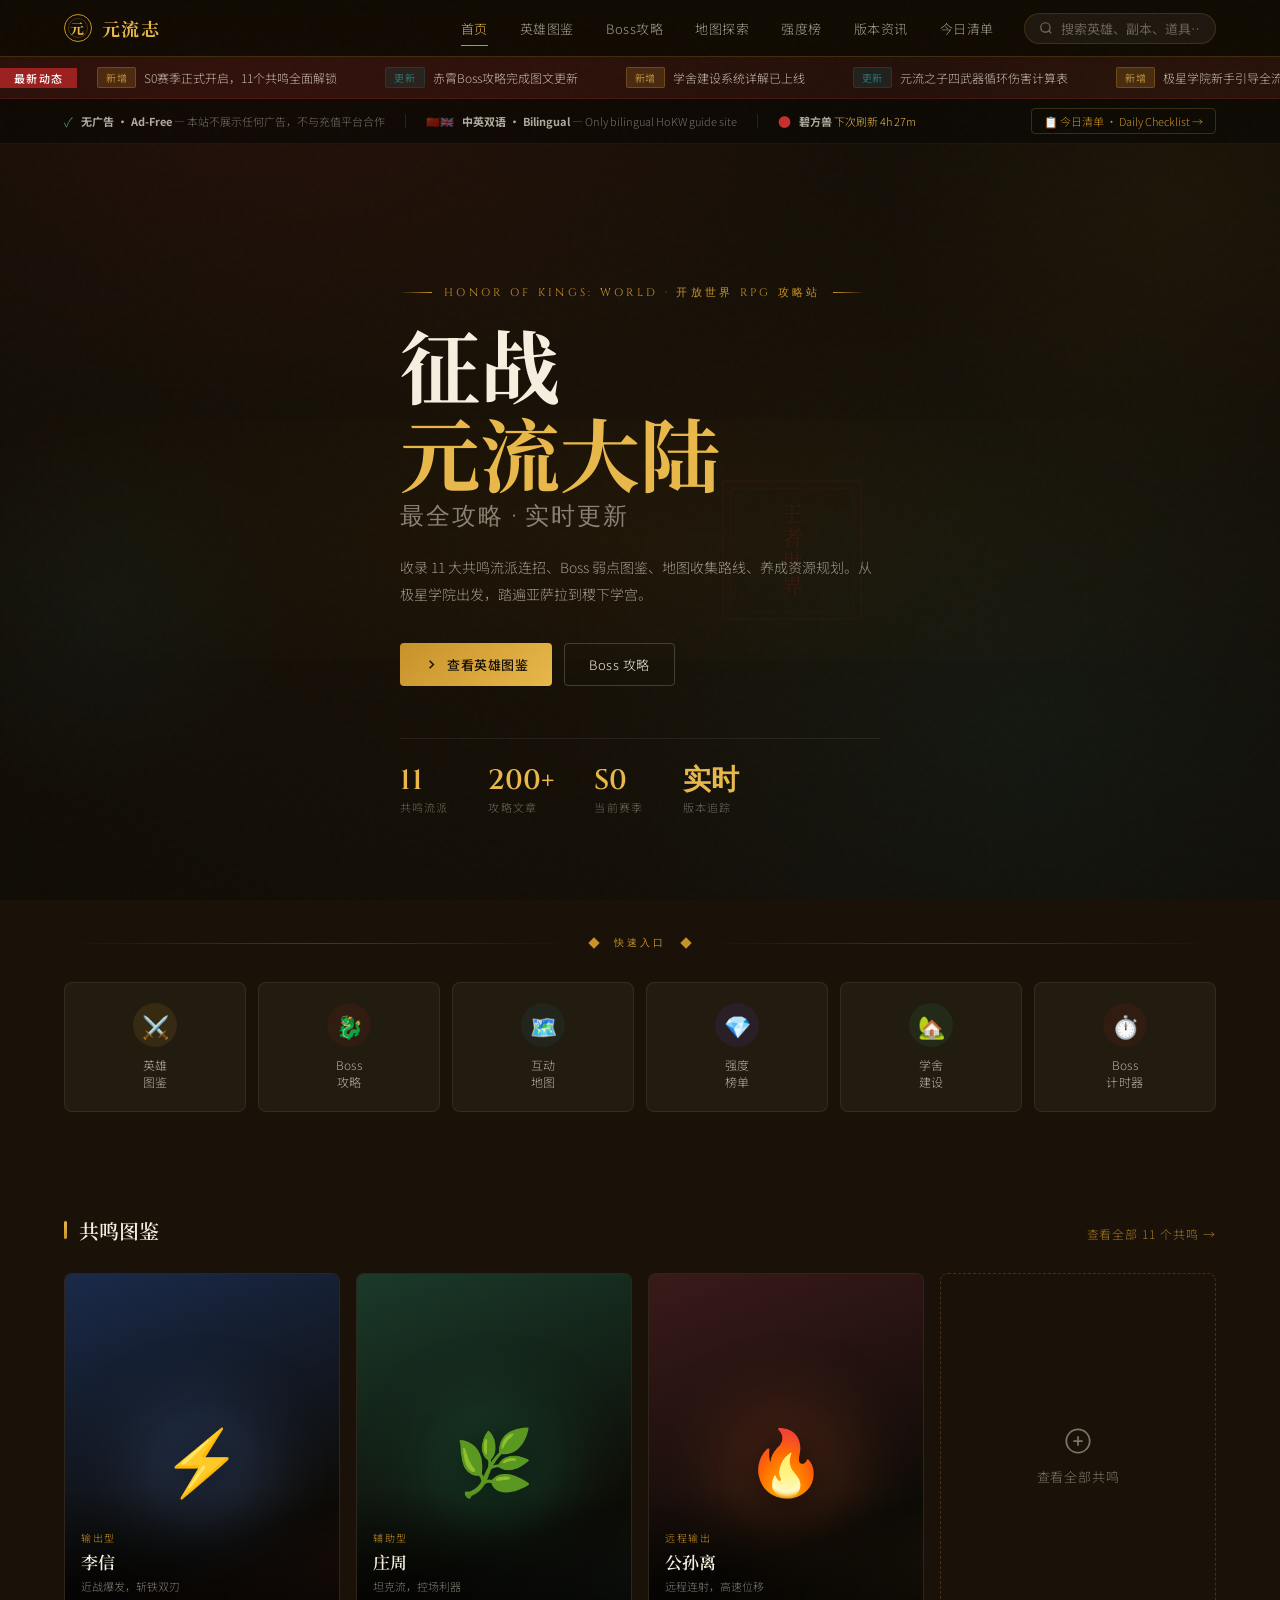
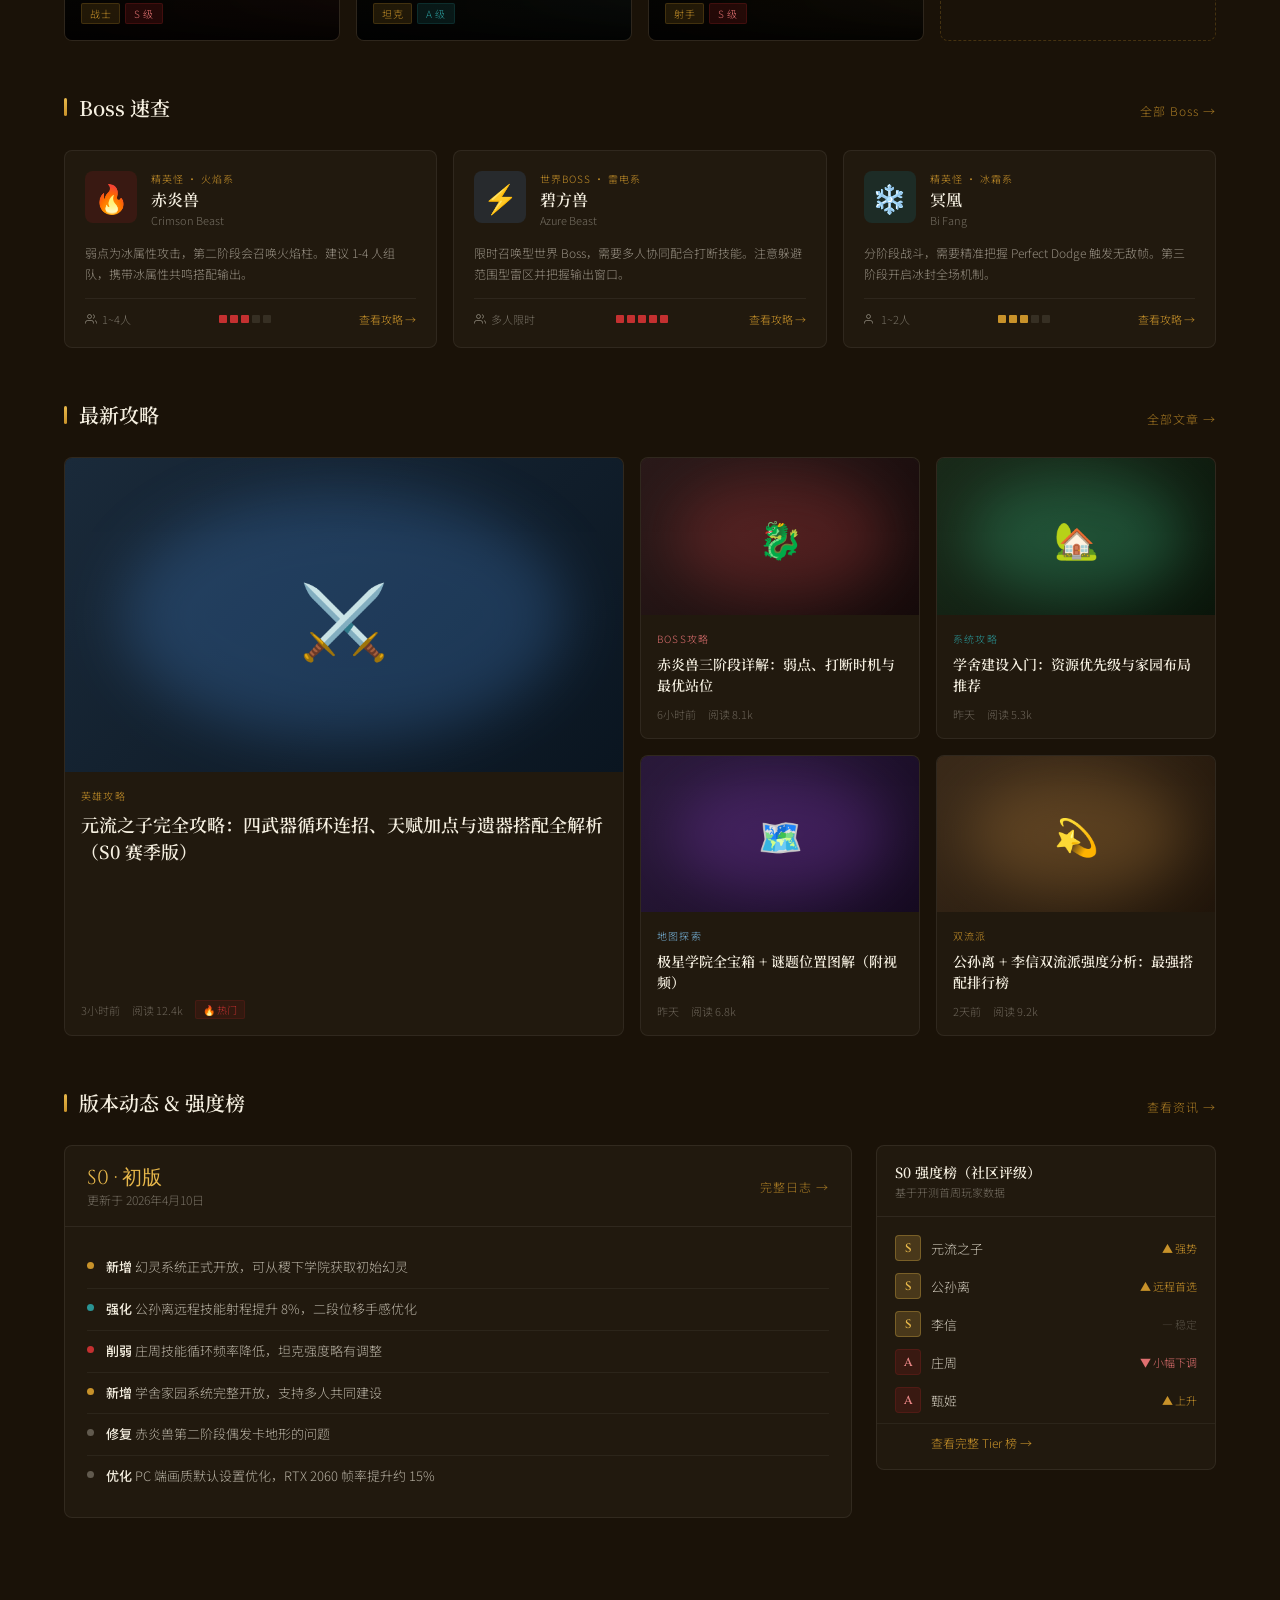
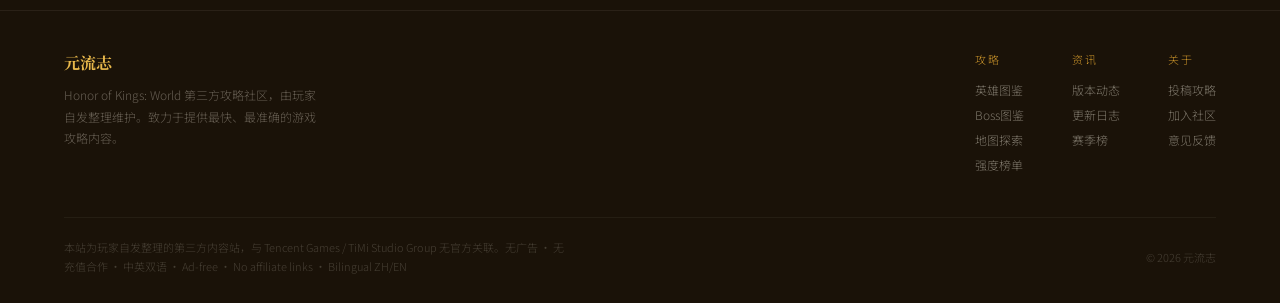
==== index.html @ f5ca410a "Add files via upload" ====
<!DOCTYPE html>
<html lang="zh-CN">
<head>
<meta charset="UTF-8">
<meta name="viewport" content="width=device-width, initial-scale=1.0">
<title>元流志 · HoK World Guide · 中英双语攻略站 · No Ads</title>
<meta name="description" content="Honor of Kings: World fan guide — boss mechanics, tier lists, interactive map, daily checklist & boss timers. Bilingual (中文/EN). Ad-free, no shop links.">
<meta name="keywords" content="Honor of Kings World guide, HoK World boss, tier list S0, Crimson Beast guide, Azure Beast timer, 元流志, 王者世界攻略">
<link rel="stylesheet" href="shared.css">
<style>
/* ── HERO ── */
.hero {
  min-height: 88vh; display: flex; flex-direction: column; justify-content: center;
  position: relative; overflow: hidden; padding: 80px 24px 60px;
}
.hero::before {
  content: ''; position: absolute; left: 0; right: 0; top: 50%; height: 240px;
  transform: translateY(-50%);
  background: radial-gradient(ellipse 70% 100% at 50% 50%, rgba(200,146,42,0.04) 0%, transparent 100%);
  pointer-events: none;
}
.hero-seal {
  position: absolute; right: 8%; top: 50%; transform: translateY(-50%);
  width: 140px; height: 140px; border: 2px solid rgba(155,33,32,0.3); border-radius: 4px;
  display: flex; align-items: center; justify-content: center; opacity: 0.22;
}
.hero-seal::before {
  content: ''; position: absolute; inset: 6px;
  border: 1px solid rgba(155,33,32,0.35); border-radius: 2px;
}
.hero-seal span {
  font-family: 'Noto Serif SC', serif; font-size: 22px; color: var(--red);
  line-height: 1.2; letter-spacing: 0.1em; writing-mode: vertical-rl;
}
.hero-eyebrow {
  font-family: 'Cinzel', serif; font-size: 11px; letter-spacing: 0.3em;
  color: var(--gold); text-transform: uppercase; margin-bottom: 20px;
  display: flex; align-items: center; gap: 12px;
  opacity: 0; animation: fadeUp 0.8s 0.1s forwards;
}
.hero-eyebrow::before { content: ''; height: 1px; width: 32px; background: linear-gradient(90deg, transparent, var(--gold)); }
.hero-eyebrow::after  { content: ''; height: 1px; width: 32px; background: linear-gradient(90deg, var(--gold), transparent); }
.hero-title {
  font-family: 'Noto Serif SC', serif;
  font-size: clamp(42px, 7vw, 80px); font-weight: 700; line-height: 1.1;
  opacity: 0; animation: fadeUp 0.9s 0.2s forwards;
}
.hero-title em { font-style: normal; color: var(--gold-light); display: block; }
.hero-title small {
  display: block; font-size: clamp(16px, 2.5vw, 24px); font-weight: 400;
  color: rgba(245,239,224,0.5); letter-spacing: 0.08em; margin-top: 8px;
  font-family: 'Cinzel', serif;
}
.hero-desc { margin-top: 24px; max-width: 480px; font-size: 14px; line-height: 1.9; color: rgba(245,239,224,0.6); opacity: 0; animation: fadeUp 0.9s 0.35s forwards; }
.hero-ctas { margin-top: 36px; display: flex; gap: 12px; flex-wrap: wrap; opacity: 0; animation: fadeUp 0.9s 0.45s forwards; }
.hero-stats { margin-top: 52px; display: flex; gap: 40px; padding-top: 28px; border-top: 1px solid rgba(245,239,224,0.08); opacity: 0; animation: fadeUp 0.9s 0.55s forwards; }
.stat-item { display: flex; flex-direction: column; gap: 4px; }
.stat-num { font-family: 'Cinzel', serif; font-size: 28px; color: var(--gold-light); font-weight: 600; line-height: 1; }
.stat-label { font-size: 11px; color: rgba(245,239,224,0.4); letter-spacing: 0.1em; }
@keyframes fadeUp { from { opacity:0; transform:translateY(18px); } to { opacity:1; transform:translateY(0); } }

/* ── QUICK NAV ── */
.quick-grid { display: grid; grid-template-columns: repeat(6, 1fr); gap: 12px; }
.quick-card {
  display: flex; flex-direction: column; align-items: center; gap: 10px;
  padding: 20px 12px; background: rgba(245,239,224,0.04);
  border: 1px solid rgba(245,239,224,0.08); border-radius: 8px;
  text-decoration: none; transition: all 0.25s; position: relative; overflow: hidden;
}
.quick-card::before {
  content: ''; position: absolute; inset: 0;
  background: linear-gradient(135deg, rgba(200,146,42,0.06) 0%, transparent 60%);
  opacity: 0; transition: opacity 0.25s;
}
.quick-card:hover { border-color: rgba(200,146,42,0.35); transform: translateY(-3px); box-shadow: 0 12px 30px rgba(0,0,0,0.3); }
.quick-card:hover::before { opacity: 1; }
.quick-icon { width: 44px; height: 44px; border-radius: 50%; display: flex; align-items: center; justify-content: center; font-size: 22px; position: relative; z-index: 1; }
.quick-card-label { font-size: 12px; color: rgba(245,239,224,0.7); text-align: center; letter-spacing: 0.04em; position: relative; z-index: 1; line-height: 1.4; }

/* ── RESONANCE CARDS ── */
.resonance-grid { display: grid; grid-template-columns: repeat(4, 1fr); gap: 16px; }
.res-card {
  position: relative; border-radius: 8px; overflow: hidden; cursor: pointer;
  aspect-ratio: 3/4; border: 1px solid rgba(245,239,224,0.06);
  transition: transform 0.3s, box-shadow 0.3s;
  background: rgba(245,239,224,0.03); text-decoration: none; display: block;
}
.res-card:hover { transform: translateY(-6px) scale(1.02); box-shadow: 0 20px 50px rgba(0,0,0,0.5); }
.res-card:hover .res-overlay { opacity: 1; }
.res-card:hover .res-name { color: var(--gold-light); }
.res-art { position: absolute; inset: 0; display: flex; align-items: center; justify-content: center; font-size: 64px; }
.res-art-bg { position: absolute; inset: 0; }
.res-c1 .res-art-bg { background: linear-gradient(160deg, #1a2a4a 0%, #0d0b06 70%, rgba(155,33,32,0.2) 100%); }
.res-c2 .res-art-bg { background: linear-gradient(160deg, #1a3a2a 0%, #0d0b06 70%, rgba(26,107,107,0.2) 100%); }
.res-c3 .res-art-bg { background: linear-gradient(160deg, #3a1a1a 0%, #0d0b06 70%, rgba(200,146,42,0.15) 100%); }
.res-c4 .res-art-bg { background: linear-gradient(160deg, #2a1a3a 0%, #0d0b06 70%, rgba(100,50,150,0.2) 100%); }
.res-glow { position: absolute; width: 120px; height: 120px; border-radius: 50%; bottom: 30%; left: 50%; transform: translateX(-50%); filter: blur(40px); opacity: 0.5; }
.res-c1 .res-glow { background: rgba(100,140,220,0.6); }
.res-c2 .res-glow { background: rgba(50,180,120,0.6); }
.res-c3 .res-glow { background: rgba(220,100,50,0.6); }
.res-c4 .res-glow { background: rgba(150,80,220,0.6); }
.res-emoji { position: relative; z-index: 1; filter: drop-shadow(0 4px 20px rgba(0,0,0,0.8)); }
.res-bottom { position: absolute; bottom: 0; left: 0; right: 0; padding: 40px 16px 16px; z-index: 2; background: linear-gradient(to top, rgba(0,0,0,0.92) 0%, transparent 100%); }
.res-type { font-size: 10px; letter-spacing: 0.15em; color: var(--gold); text-transform: uppercase; margin-bottom: 4px; }
.res-name { font-family: 'Noto Serif SC', serif; font-size: 17px; font-weight: 600; color: var(--paper); transition: color 0.2s; }
.res-desc { font-size: 11px; color: rgba(245,239,224,0.5); margin-top: 4px; line-height: 1.5; }
.res-tags { display: flex; gap: 5px; margin-top: 8px; flex-wrap: wrap; }
.res-tag { font-size: 10px; padding: 2px 8px; border-radius: 2px; letter-spacing: 0.06em; }
.res-tag-role { background: rgba(200,146,42,0.15); color: var(--gold); border: 1px solid rgba(200,146,42,0.2); }
.res-tag-tier { background: rgba(155,33,32,0.2); color: #e07070; border: 1px solid rgba(155,33,32,0.25); }
.res-tag-ok   { background: rgba(26,107,107,0.2); color: var(--teal-light); border: 1px solid rgba(26,107,107,0.25); }
.res-overlay { position: absolute; inset: 0; border-radius: 8px; border: 1.5px solid rgba(200,146,42,0.35); background: rgba(200,146,42,0.03); opacity: 0; transition: opacity 0.3s; z-index: 3; pointer-events: none; }
.res-card-more {
  display: flex; flex-direction: column; align-items: center; justify-content: center;
  gap: 12px; border-radius: 8px; border: 1px dashed rgba(200,146,42,0.25);
  aspect-ratio: 3/4; cursor: pointer; transition: all 0.25s;
  text-decoration: none; color: rgba(245,239,224,0.45);
}
.res-card-more:hover { border-color: rgba(200,146,42,0.5); color: var(--gold-light); background: rgba(200,146,42,0.04); }
.res-card-more span { font-size: 13px; letter-spacing: 0.06em; }

/* ── BOSS CARDS ── */
.boss-grid { display: grid; grid-template-columns: repeat(3, 1fr); gap: 16px; }
.boss-card {
  background: rgba(245,239,224,0.03); border: 1px solid rgba(245,239,224,0.07);
  border-radius: 8px; padding: 20px; transition: all 0.25s;
  text-decoration: none; display: block; position: relative; overflow: hidden; color: inherit;
}
.boss-card::after { content: ''; position: absolute; top: 0; left: 0; right: 0; height: 2px; opacity: 0; transition: opacity 0.25s; }
.boss-fire::after   { background: linear-gradient(90deg, var(--red), #ff6b35); }
.boss-thunder::after { background: linear-gradient(90deg, #4a90d9, #8b5cf6); }
.boss-ice::after    { background: linear-gradient(90deg, #06b6d4, #22d3ee); }
.boss-card:hover { border-color: rgba(245,239,224,0.15); transform: translateY(-2px); box-shadow: 0 12px 30px rgba(0,0,0,0.35); }
.boss-card:hover::after { opacity: 1; }
.boss-head { display: flex; align-items: flex-start; gap: 14px; margin-bottom: 14px; }
.boss-icon { width: 52px; height: 52px; border-radius: 8px; display: flex; align-items: center; justify-content: center; font-size: 28px; flex-shrink: 0; }
.boss-fire .boss-icon   { background: rgba(155,33,32,0.2); }
.boss-thunder .boss-icon { background: rgba(74,144,217,0.15); }
.boss-ice .boss-icon    { background: rgba(6,182,212,0.12); }
.boss-rarity { font-size: 10px; letter-spacing: 0.1em; color: var(--gold); text-transform: uppercase; margin-bottom: 4px; }
.boss-name { font-family: 'Noto Serif SC', serif; font-size: 16px; font-weight: 600; color: var(--paper); line-height: 1.3; }
.boss-sub { font-size: 11px; color: rgba(245,239,224,0.4); margin-top: 2px; }
.boss-body { font-size: 12px; color: rgba(245,239,224,0.55); line-height: 1.75; margin-bottom: 14px; }
.boss-footer { display: flex; align-items: center; justify-content: space-between; padding-top: 12px; border-top: 1px solid rgba(245,239,224,0.06); }
.boss-players { font-size: 11px; color: rgba(245,239,224,0.4); display: flex; align-items: center; gap: 5px; }
.boss-link { font-size: 11px; color: var(--gold); }

/* ── GUIDE GRID ── */
.guide-grid { display: grid; grid-template-columns: 2fr 1fr 1fr; grid-template-rows: auto auto; gap: 16px; }
.guide-card { background: rgba(245,239,224,0.03); border: 1px solid rgba(245,239,224,0.07); border-radius: 8px; overflow: hidden; transition: all 0.25s; text-decoration: none; display: flex; flex-direction: column; color: inherit; }
.guide-card:hover { border-color: rgba(200,146,42,0.3); transform: translateY(-2px); box-shadow: 0 10px 28px rgba(0,0,0,0.3); }
.guide-card.featured { grid-row: 1 / 3; }
.guide-thumb { width: 100%; aspect-ratio: 16/9; display: flex; align-items: center; justify-content: center; font-size: 48px; position: relative; overflow: hidden; }
.guide-card.featured .guide-thumb { font-size: 72px; }
.thumb-bg { position: absolute; inset: 0; }
.t1 .thumb-bg { background: linear-gradient(135deg, #1a2a3a, #0a1520); }
.t2 .thumb-bg { background: linear-gradient(135deg, #2a1a1a, #150a0a); }
.t3 .thumb-bg { background: linear-gradient(135deg, #1a2a1a, #0a150a); }
.t4 .thumb-bg { background: linear-gradient(135deg, #2a1a3a, #150a20); }
.t5 .thumb-bg { background: linear-gradient(135deg, #3a2a1a, #20150a); }
.thumb-glow { position: absolute; width: 80%; height: 80%; border-radius: 50%; filter: blur(30px); opacity: 0.25; }
.t1 .thumb-glow { background: #4a90e2; } .t2 .thumb-glow { background: #e24a4a; }
.t3 .thumb-glow { background: #4ae2a0; } .t4 .thumb-glow { background: #a04ae2; }
.t5 .thumb-glow { background: #e2a04a; }
.thumb-emoji { position: relative; z-index: 1; }
.guide-body { padding: 16px; flex: 1; display: flex; flex-direction: column; }
.guide-cat { font-size: 10px; letter-spacing: 0.12em; text-transform: uppercase; margin-bottom: 8px; }
.cat-hero { color: var(--gold); } .cat-boss { color: #e07070; }
.cat-system { color: var(--teal-light); } .cat-map { color: #7ab8e0; }
.guide-title { font-family: 'Noto Serif SC', serif; font-size: 14px; font-weight: 600; color: var(--paper); line-height: 1.5; flex: 1; }
.guide-card.featured .guide-title { font-size: 18px; }
.guide-meta { margin-top: 10px; display: flex; align-items: center; gap: 12px; font-size: 11px; color: rgba(245,239,224,0.35); }
.guide-tag-hot { color: var(--red-bright); font-size: 10px; padding: 1px 7px; background: rgba(155,33,32,0.15); border: 1px solid rgba(155,33,32,0.2); border-radius: 2px; }

/* ── UPDATES ── */
.updates-layout { display: grid; grid-template-columns: 1fr 340px; gap: 24px; align-items: start; }
.version-panel, .tier-panel { background: rgba(245,239,224,0.03); border: 1px solid rgba(245,239,224,0.08); border-radius: 8px; overflow: hidden; }
.version-header { padding: 18px 22px; border-bottom: 1px solid rgba(245,239,224,0.07); display: flex; align-items: center; justify-content: space-between; }
.version-num { font-family: 'Cinzel', serif; font-size: 20px; color: var(--gold-light); }
.version-date { font-size: 12px; color: rgba(245,239,224,0.4); }
.version-body { padding: 20px 22px; }
.update-item { display: flex; align-items: flex-start; gap: 12px; padding: 10px 0; border-bottom: 1px solid rgba(245,239,224,0.05); }
.update-item:last-child { border-bottom: none; }
.update-dot { width: 7px; height: 7px; border-radius: 50%; flex-shrink: 0; margin-top: 5px; }
.dot-new { background: var(--gold); } .dot-buff { background: var(--teal-light); }
.dot-nerf { background: var(--red-bright); } .dot-fix { background: rgba(245,239,224,0.3); }
.update-text { font-size: 13px; color: rgba(245,239,224,0.7); line-height: 1.6; }
.update-text strong { color: var(--paper); font-weight: 500; }
.tier-header { padding: 16px 18px; border-bottom: 1px solid rgba(245,239,224,0.07); }
.tier-header-title { font-family: 'Noto Serif SC', serif; font-size: 14px; font-weight: 600; color: var(--paper); margin-bottom: 2px; }
.tier-header-sub { font-size: 11px; color: rgba(245,239,224,0.4); }
.tier-body { padding: 12px 0; }
.tier-row { display: flex; align-items: center; gap: 10px; padding: 6px 18px; transition: background 0.15s; }
.tier-row:hover { background: rgba(245,239,224,0.03); }
.tier-badge { width: 26px; height: 26px; border-radius: 4px; display: flex; align-items: center; justify-content: center; font-family: 'Cinzel', serif; font-size: 12px; font-weight: 600; flex-shrink: 0; }
.tier-s { background: rgba(232,184,75,0.2); color: var(--gold-light); border: 1px solid rgba(232,184,75,0.3); }
.tier-a { background: rgba(155,33,32,0.2); color: #e08080; border: 1px solid rgba(155,33,32,0.25); }
.tier-b { background: rgba(26,107,107,0.2); color: var(--teal-light); border: 1px solid rgba(26,107,107,0.25); }
.tier-name { font-size: 13px; color: rgba(245,239,224,0.8); flex: 1; }
.tier-up { color: var(--gold); font-size:11px; } .tier-down { color: #e07070; font-size:11px; } .tier-same { color: rgba(245,239,224,0.25); font-size:11px; }

@media (max-width: 1024px) { .updates-layout { grid-template-columns: 1fr; } }
@media (max-width: 900px) {
  .quick-grid { grid-template-columns: repeat(3,1fr); }
  .resonance-grid { grid-template-columns: repeat(2,1fr); }
  .boss-grid { grid-template-columns: 1fr 1fr; }
  .guide-grid { grid-template-columns: 1fr 1fr; }
  .guide-card.featured { grid-row: auto; grid-column: 1/-1; }
  .hero-seal { display: none; }
}
@media (max-width: 600px) {
  .boss-grid, .guide-grid { grid-template-columns: 1fr; }
  .guide-card.featured { grid-column: 1; }
  .hero-stats { gap: 20px; flex-wrap: wrap; }
  .stat-num { font-size: 22px; }
  .hero { min-height: auto; padding: 60px 24px 40px; }
}
</style>
</head>
<body>
<div class="bg-canvas"></div>

<nav>
  <div class="nav-inner">
    <a href="index.html" class="nav-logo"><div class="logo-mark">元</div>元流志</a>
    <div class="nav-links">
      <a href="index.html" class="active">首页</a>
      <a href="heroes.html">英雄图鉴</a>
      <a href="bosses.html">Boss攻略</a>
      <a href="map.html">地图探索</a>
      <a href="tier.html">强度榜</a>
      <a href="news.html">版本资讯</a>
      <a href="daily.html">今日清单</a>
    </div>
    <div class="nav-search">
      <svg width="14" height="14" viewBox="0 0 24 24" fill="none" stroke="currentColor" stroke-width="2"><circle cx="11" cy="11" r="8"/><path d="m21 21-4.35-4.35"/></svg>
      <input type="text" placeholder="搜索英雄、副本、道具…">
    </div>
    <button class="nav-hamburger" id="hamburger" aria-label="菜单"><span></span><span></span><span></span></button>
  </div>
</nav>
<div class="nav-drawer" id="navDrawer">
  <a href="index.html" class="active">首页</a>
  <a href="heroes.html">英雄图鉴</a>
  <a href="bosses.html">Boss攻略</a>
  <a href="map.html">地图探索</a>
  <a href="tier.html">强度榜</a>
  <a href="news.html">版本资讯</a>
  <a href="daily.html">今日清单</a>
</div>

<div class="ticker-bar">
  <div class="ticker-inner">
    <div class="ticker-label">最新动态</div>
    <div class="ticker-track">
      <div class="ticker-content">
        <a class="ticker-item" href="news.html"><span class="tag tag-new">新增</span> S0赛季正式开启，11个共鸣全面解锁</a>
        <a class="ticker-item" href="bosses.html"><span class="tag tag-update">更新</span> 赤霄Boss攻略完成图文更新</a>
        <a class="ticker-item" href="news.html"><span class="tag tag-new">新增</span> 学舍建设系统详解已上线</a>
        <a class="ticker-item" href="heroes.html"><span class="tag tag-update">更新</span> 元流之子四武器循环伤害计算表</a>
        <a class="ticker-item" href="map.html"><span class="tag tag-new">新增</span> 极星学院新手引导全流程攻略</a>
        <a class="ticker-item" href="news.html"><span class="tag tag-update">更新</span> PC端配置要求与优化建议</a>
        <a class="ticker-item" href="news.html"><span class="tag tag-new">新增</span> S0赛季正式开启，11个共鸣全面解锁</a>
        <a class="ticker-item" href="bosses.html"><span class="tag tag-update">更新</span> 赤霄Boss攻略完成图文更新</a>
        <a class="ticker-item" href="news.html"><span class="tag tag-new">新增</span> 学舍建设系统详解已上线</a>
        <a class="ticker-item" href="heroes.html"><span class="tag tag-update">更新</span> 元流之子四武器循环伤害计算表</a>
        <a class="ticker-item" href="map.html"><span class="tag tag-new">新增</span> 极星学院新手引导全流程攻略</a>
        <a class="ticker-item" href="news.html"><span class="tag tag-update">更新</span> PC端配置要求与优化建议</a>
      </div>
    </div>
  </div>
</div>


<!-- ── Trust + Bilingual Identity Bar ── -->
<div style="position:relative;z-index:1;background:rgba(10,8,4,0.7);border-bottom:1px solid rgba(245,239,224,0.05);padding:9px 0;">
  <div style="max-width:1200px;margin:0 auto;padding:0 24px;display:flex;align-items:center;gap:20px;flex-wrap:wrap;">
    <div style="display:flex;align-items:center;gap:8px;font-size:11px;color:rgba(245,239,224,0.45);">
      <span style="color:#4caf7d;font-size:13px;">✓</span>
      <span><strong style="color:rgba(245,239,224,0.7);">无广告 · Ad-Free</strong> — 本站不展示任何广告，不与充值平台合作</span>
    </div>
    <div style="width:1px;height:14px;background:rgba(245,239,224,0.1);"></div>
    <div style="display:flex;align-items:center;gap:8px;font-size:11px;color:rgba(245,239,224,0.45);">
      <span>🇨🇳🇬🇧</span>
      <span><strong style="color:rgba(245,239,224,0.7);">中英双语 · Bilingual</strong> — Only bilingual HoKW guide site</span>
    </div>
    <div style="width:1px;height:14px;background:rgba(245,239,224,0.1);"></div>
    <div style="display:flex;align-items:center;gap:8px;font-size:11px;color:rgba(245,239,224,0.45);">
      <span style="color:#c43030;font-size:13px;">●</span>
      <span id="homeBossStatus"><strong style="color:rgba(245,239,224,0.7);">碧方兽</strong> 下次刷新：计算中…</span>
    </div>
    <a href="daily.html" style="margin-left:auto;font-size:11px;color:var(--gold);text-decoration:none;display:flex;align-items:center;gap:5px;border:1px solid rgba(200,146,42,0.25);padding:4px 12px;border-radius:4px;transition:all 0.2s;" onmouseover="this.style.background='rgba(200,146,42,0.1)'" onmouseout="this.style.background='transparent'">
      📋 今日清单 · Daily Checklist →
    </a>
  </div>
</div>

<section class="hero">
  <div class="wrap">
    <div class="hero-seal" aria-hidden="true"><span>王者世界</span></div>
    <p class="hero-eyebrow">Honor of Kings: World · 开放世界 RPG 攻略站</p>
    <h1 class="hero-title">征战<em>元流大陆</em><small>最全攻略 · 实时更新</small></h1>
    <p class="hero-desc">收录 11 大共鸣流派连招、Boss 弱点图鉴、地图收集路线、养成资源规划。从极星学院出发，踏遍亚萨拉到稷下学宫。</p>
    <div class="hero-ctas">
      <a href="heroes.html" class="btn-primary"><svg width="15" height="15" viewBox="0 0 24 24" fill="none" stroke="currentColor" stroke-width="2.5"><path d="m9 18 6-6-6-6"/></svg>查看英雄图鉴</a>
      <a href="bosses.html" class="btn-ghost">Boss 攻略</a>
    </div>
    <div class="hero-stats">
      <div class="stat-item"><span class="stat-num">11</span><span class="stat-label">共鸣流派</span></div>
      <div class="stat-item"><span class="stat-num">200+</span><span class="stat-label">攻略文章</span></div>
      <div class="stat-item"><span class="stat-num">S0</span><span class="stat-label">当前赛季</span></div>
      <div class="stat-item"><span class="stat-num">实时</span><span class="stat-label">版本追踪</span></div>
    </div>
  </div>
</section>

<section class="section" style="padding-top:0;">
  <div class="wrap">
    <div class="divider"><div class="divider-line"></div><div class="divider-diamond"></div><div class="divider-text">快速入口</div><div class="divider-diamond"></div><div class="divider-line"></div></div>
    <div class="quick-grid reveal">
      <a href="heroes.html" class="quick-card"><div class="quick-icon" style="background:rgba(200,146,42,0.12);">⚔️</div><div class="quick-card-label">英雄<br>图鉴</div></a>
      <a href="bosses.html" class="quick-card"><div class="quick-icon" style="background:rgba(155,33,32,0.12);">🐉</div><div class="quick-card-label">Boss<br>攻略</div></a>
      <a href="map.html" class="quick-card"><div class="quick-icon" style="background:rgba(26,107,107,0.12);">🗺️</div><div class="quick-card-label">互动<br>地图</div></a>
      <a href="tier.html" class="quick-card"><div class="quick-icon" style="background:rgba(100,60,200,0.12);">💎</div><div class="quick-card-label">强度<br>榜单</div></a>
      <a href="map.html#farmroutes" class="quick-card"><div class="quick-icon" style="background:rgba(50,150,80,0.12);">🏡</div><div class="quick-card-label">学舍<br>建设</div></a>
      <a href="daily.html" class="quick-card"><div class="quick-icon" style="background:rgba(155,33,32,0.12);">⏱️</div><div class="quick-card-label">Boss<br>计时器</div></a>
    </div>
  </div>
</section>

<section class="section">
  <div class="wrap">
    <div class="section-head reveal">
      <h2 class="section-title">共鸣图鉴</h2>
      <a href="heroes.html" class="section-more">查看全部 11 个共鸣 →</a>
    </div>
    <div class="resonance-grid reveal">
      <a href="heroes.html#lixin" class="res-card res-c1">
        <div class="res-art"><div class="res-art-bg"></div><div class="res-glow"></div><span class="res-emoji">⚡</span></div>
        <div class="res-bottom"><div class="res-type">输出型</div><div class="res-name">李信</div><div class="res-desc">近战爆发，斩铁双刃</div><div class="res-tags"><span class="res-tag res-tag-role">战士</span><span class="res-tag res-tag-tier">S 级</span></div></div>
        <div class="res-overlay"></div>
      </a>
      <a href="heroes.html#zhuangzhou" class="res-card res-c2">
        <div class="res-art"><div class="res-art-bg"></div><div class="res-glow"></div><span class="res-emoji">🌿</span></div>
        <div class="res-bottom"><div class="res-type">辅助型</div><div class="res-name">庄周</div><div class="res-desc">坦克流，控场利器</div><div class="res-tags"><span class="res-tag res-tag-role">坦克</span><span class="res-tag res-tag-ok">A 级</span></div></div>
        <div class="res-overlay"></div>
      </a>
      <a href="heroes.html#gongsunli" class="res-card res-c3">
        <div class="res-art"><div class="res-art-bg"></div><div class="res-glow"></div><span class="res-emoji">🔥</span></div>
        <div class="res-bottom"><div class="res-type">远程输出</div><div class="res-name">公孙离</div><div class="res-desc">远程连射，高速位移</div><div class="res-tags"><span class="res-tag res-tag-role">射手</span><span class="res-tag res-tag-tier">S 级</span></div></div>
        <div class="res-overlay"></div>
      </a>
      <a href="heroes.html" class="res-card-more"><svg width="28" height="28" viewBox="0 0 24 24" fill="none" stroke="currentColor" stroke-width="1.5"><circle cx="12" cy="12" r="10"/><path d="M12 8v8M8 12h8"/></svg><span>查看全部共鸣</span></a>
    </div>
  </div>
</section>

<section class="section" style="padding-top:0;">
  <div class="wrap">
    <div class="section-head reveal"><h2 class="section-title">Boss 速查</h2><a href="bosses.html" class="section-more">全部 Boss →</a></div>
    <div class="boss-grid reveal">
      <a href="bosses.html#crimson" class="boss-card boss-fire">
        <div class="boss-head"><div class="boss-icon">🔥</div><div class="boss-meta"><div class="boss-rarity">精英怪 · 火焰系</div><div class="boss-name">赤炎兽</div><div class="boss-sub">Crimson Beast</div></div></div>
        <div class="boss-body">弱点为冰属性攻击，第二阶段会召唤火焰柱。建议 1-4 人组队，携带冰属性共鸣搭配输出。</div>
        <div class="boss-footer"><div class="boss-players"><svg width="12" height="12" viewBox="0 0 24 24" fill="none" stroke="currentColor" stroke-width="2"><path d="M17 21v-2a4 4 0 0 0-4-4H5a4 4 0 0 0-4 4v2"/><circle cx="9" cy="7" r="4"/><path d="M23 21v-2a4 4 0 0 0-3-3.87"/><path d="M16 3.13a4 4 0 0 1 0 7.75"/></svg>1~4人</div><div class="difficulty"><div class="pip on-3"></div><div class="pip on-3"></div><div class="pip on-3"></div><div class="pip"></div><div class="pip"></div></div><span class="boss-link">查看攻略 →</span></div>
      </a>
      <a href="bosses.html#azure" class="boss-card boss-thunder">
        <div class="boss-head"><div class="boss-icon">⚡</div><div class="boss-meta"><div class="boss-rarity">世界Boss · 雷电系</div><div class="boss-name">碧方兽</div><div class="boss-sub">Azure Beast</div></div></div>
        <div class="boss-body">限时召唤型世界 Boss，需要多人协同配合打断技能。注意躲避范围型雷区并把握输出窗口。</div>
        <div class="boss-footer"><div class="boss-players"><svg width="12" height="12" viewBox="0 0 24 24" fill="none" stroke="currentColor" stroke-width="2"><path d="M17 21v-2a4 4 0 0 0-4-4H5a4 4 0 0 0-4 4v2"/><circle cx="9" cy="7" r="4"/><path d="M23 21v-2a4 4 0 0 0-3-3.87"/><path d="M16 3.13a4 4 0 0 1 0 7.75"/></svg>多人限时</div><div class="difficulty"><div class="pip on-3"></div><div class="pip on-3"></div><div class="pip on-3"></div><div class="pip on-3"></div><div class="pip on-3"></div></div><span class="boss-link">查看攻略 →</span></div>
      </a>
      <a href="bosses.html#bifang" class="boss-card boss-ice">
        <div class="boss-head"><div class="boss-icon">❄️</div><div class="boss-meta"><div class="boss-rarity">精英怪 · 冰霜系</div><div class="boss-name">冥凰</div><div class="boss-sub">Bi Fang</div></div></div>
        <div class="boss-body">分阶段战斗，需要精准把握 Perfect Dodge 触发无敌帧。第三阶段开启冰封全场机制。</div>
        <div class="boss-footer"><div class="boss-players"><svg width="12" height="12" viewBox="0 0 24 24" fill="none" stroke="currentColor" stroke-width="2"><path d="M17 21v-2a4 4 0 0 0-4-4H5a4 4 0 0 0-4 4v2"/><circle cx="9" cy="7" r="4"/></svg>1~2人</div><div class="difficulty"><div class="pip on-2"></div><div class="pip on-2"></div><div class="pip on-2"></div><div class="pip"></div><div class="pip"></div></div><span class="boss-link">查看攻略 →</span></div>
      </a>
    </div>
  </div>
</section>

<section class="section" style="padding-top:0;">
  <div class="wrap">
    <div class="section-head reveal"><h2 class="section-title">最新攻略</h2><a href="news.html" class="section-more">全部文章 →</a></div>
    <div class="guide-grid reveal">
      <a href="heroes.html#lixin" class="guide-card featured t1">
        <div class="guide-thumb"><div class="thumb-bg"></div><div class="thumb-glow"></div><span class="thumb-emoji">⚔️</span></div>
        <div class="guide-body"><div class="guide-cat cat-hero">英雄攻略</div><div class="guide-title">元流之子完全攻略：四武器循环连招、天赋加点与遗器搭配全解析（S0 赛季版）</div><div class="guide-meta"><span>3小时前</span><span>阅读 12.4k</span><span class="guide-tag-hot">🔥 热门</span></div></div>
      </a>
      <a href="bosses.html#crimson" class="guide-card t2">
        <div class="guide-thumb"><div class="thumb-bg"></div><div class="thumb-glow"></div><span class="thumb-emoji" style="font-size:36px;">🐉</span></div>
        <div class="guide-body"><div class="guide-cat cat-boss">Boss攻略</div><div class="guide-title">赤炎兽三阶段详解：弱点、打断时机与最优站位</div><div class="guide-meta"><span>6小时前</span><span>阅读 8.1k</span></div></div>
      </a>
      <a href="map.html#settlement" class="guide-card t3">
        <div class="guide-thumb"><div class="thumb-bg"></div><div class="thumb-glow"></div><span class="thumb-emoji" style="font-size:36px;">🏡</span></div>
        <div class="guide-body"><div class="guide-cat cat-system">系统攻略</div><div class="guide-title">学舍建设入门：资源优先级与家园布局推荐</div><div class="guide-meta"><span>昨天</span><span>阅读 5.3k</span></div></div>
      </a>
      <a href="map.html#jixing" class="guide-card t4">
        <div class="guide-thumb"><div class="thumb-bg"></div><div class="thumb-glow"></div><span class="thumb-emoji" style="font-size:36px;">🗺️</span></div>
        <div class="guide-body"><div class="guide-cat cat-map">地图探索</div><div class="guide-title">极星学院全宝箱 + 谜题位置图解（附视频）</div><div class="guide-meta"><span>昨天</span><span>阅读 6.8k</span></div></div>
      </a>
      <a href="tier.html" class="guide-card t5">
        <div class="guide-thumb"><div class="thumb-bg"></div><div class="thumb-glow"></div><span class="thumb-emoji" style="font-size:36px;">💫</span></div>
        <div class="guide-body"><div class="guide-cat cat-hero">双流派</div><div class="guide-title">公孙离 + 李信双流派强度分析：最强搭配排行榜</div><div class="guide-meta"><span>2天前</span><span>阅读 9.2k</span></div></div>
      </a>
    </div>
  </div>
</section>

<section class="section" style="padding-top:0;">
  <div class="wrap">
    <div class="section-head reveal"><h2 class="section-title">版本动态 &amp; 强度榜</h2><a href="news.html" class="section-more">查看资讯 →</a></div>
    <div class="updates-layout reveal">
      <div class="version-panel">
        <div class="version-header"><div><div class="version-num">S0 · 初版</div><div class="version-date">更新于 2026年4月10日</div></div><a href="news.html" class="section-more" style="font-size:12px;">完整日志 →</a></div>
        <div class="version-body">
          <div class="update-item"><div class="update-dot dot-new"></div><div class="update-text"><strong>新增</strong> 幻灵系统正式开放，可从稷下学院获取初始幻灵</div></div>
          <div class="update-item"><div class="update-dot dot-buff"></div><div class="update-text"><strong>强化</strong> 公孙离远程技能射程提升 8%，二段位移手感优化</div></div>
          <div class="update-item"><div class="update-dot dot-nerf"></div><div class="update-text"><strong>削弱</strong> 庄周技能循环频率降低，坦克强度略有调整</div></div>
          <div class="update-item"><div class="update-dot dot-new"></div><div class="update-text"><strong>新增</strong> 学舍家园系统完整开放，支持多人共同建设</div></div>
          <div class="update-item"><div class="update-dot dot-fix"></div><div class="update-text"><strong>修复</strong> 赤炎兽第二阶段偶发卡地形的问题</div></div>
          <div class="update-item"><div class="update-dot dot-fix"></div><div class="update-text"><strong>优化</strong> PC 端画质默认设置优化，RTX 2060 帧率提升约 15%</div></div>
        </div>
      </div>
      <div class="tier-panel">
        <div class="tier-header"><div class="tier-header-title">S0 强度榜（社区评级）</div><div class="tier-header-sub">基于开测首周玩家数据</div></div>
        <div class="tier-body">
          <a href="heroes.html#yuanliuzhi" class="tier-row" style="text-decoration:none;color:inherit;"><div class="tier-badge tier-s">S</div><div class="tier-name">元流之子</div><span class="tier-up">▲ 强势</span></a>
          <a href="heroes.html#gongsunli" class="tier-row" style="text-decoration:none;color:inherit;"><div class="tier-badge tier-s">S</div><div class="tier-name">公孙离</div><span class="tier-up">▲ 远程首选</span></a>
          <a href="heroes.html#lixin" class="tier-row" style="text-decoration:none;color:inherit;"><div class="tier-badge tier-s">S</div><div class="tier-name">李信</div><span class="tier-same">— 稳定</span></a>
          <a href="heroes.html#zhuangzhou" class="tier-row" style="text-decoration:none;color:inherit;"><div class="tier-badge tier-a">A</div><div class="tier-name">庄周</div><span class="tier-down">▼ 小幅下调</span></a>
          <a href="heroes.html#zhenji" class="tier-row" style="text-decoration:none;color:inherit;"><div class="tier-badge tier-a">A</div><div class="tier-name">甄姬</div><span class="tier-up">▲ 上升</span></a>
          <div class="tier-row" style="padding-top:10px;margin-top:4px;border-top:1px solid rgba(245,239,224,0.05);"><a href="tier.html" style="font-size:12px;color:var(--gold);text-decoration:none;margin-left:36px;">查看完整 Tier 榜 →</a></div>
        </div>
      </div>
    </div>
  </div>
</section>

<footer>
  <div class="wrap">
    <div class="footer-inner">
      <div class="footer-brand"><div class="footer-logo">元流志</div><div class="footer-desc">Honor of Kings: World 第三方攻略社区，由玩家自发整理维护。致力于提供最快、最准确的游戏攻略内容。</div></div>
      <div class="footer-links">
        <div class="footer-col"><div class="footer-col-title">攻略</div><a href="heroes.html">英雄图鉴</a><a href="bosses.html">Boss图鉴</a><a href="map.html">地图探索</a><a href="tier.html">强度榜单</a></div>
        <div class="footer-col"><div class="footer-col-title">资讯</div><a href="news.html">版本动态</a><a href="news.html#patch">更新日志</a><a href="tier.html">赛季榜</a></div>
        <div class="footer-col"><div class="footer-col-title">关于</div><a href="#">投稿攻略</a><a href="#">加入社区</a><a href="#">意见反馈</a></div>
      </div>
    </div>
    <div class="footer-bottom"><div class="footer-disclaimer">本站为玩家自发整理的第三方内容站，与 Tencent Games / TiMi Studio Group 无官方关联。无广告 · 无充值合作 · 中英双语 · Ad-free · No affiliate links · Bilingual ZH/EN</div><div>© 2026 元流志</div></div>
  </div>
</footer>
<script src="shared.js"></script>

<script>
// ── Homepage boss status updater ──
function updateHomeBossStatus() {
  const EPOCH_6H = 1700000000;
  const now = Math.floor(Date.now() / 1000);
  const elapsed = (now - EPOCH_6H) % (6 * 3600);
  const wb = 6 * 3600 - elapsed;
  const h = Math.floor(wb / 3600);
  const m = Math.floor((wb % 3600) / 60);
  const el = document.getElementById('homeBossStatus');
  if (!el) return;
  const urgent = wb < 600;
  const txt = urgent
    ? `<strong style="color:#e07070;">碧方兽 ⚠ 即将刷新！</strong>`
    : `<strong style="color:rgba(245,239,224,0.7);">碧方兽</strong> <span style="color:${urgent?'#e07070':'var(--gold-light)'};">下次刷新 ${h}h ${m}m</span>`;
  el.innerHTML = txt;
}
setInterval(updateHomeBossStatus, 10000);
updateHomeBossStatus();
</script>
</body>
</html>
---- shared.css ----
/* ══════════════════════════════════════
   元流志 · shared.css
══════════════════════════════════════ */
@import url('https://fonts.googleapis.com/css2?family=Noto+Serif+SC:wght@400;600;700&family=Cinzel:wght@400;600&family=Noto+Sans+SC:wght@300;400;500&display=swap');

:root {
  --ink: #1a1208;
  --paper: #f5efe0;
  --paper2: #ede4cc;
  --gold: #c8922a;
  --gold-light: #e8b84b;
  --gold-pale: #f5dfa0;
  --red: #9b2120;
  --red-bright: #c43030;
  --teal: #1a6b6b;
  --teal-light: #2a9494;
  --r: 4px;
}

*, *::before, *::after { box-sizing: border-box; margin: 0; padding: 0; }
html { scroll-behavior: smooth; }

body {
  background: var(--ink);
  color: var(--paper);
  font-family: 'Noto Sans SC', sans-serif;
  font-weight: 300;
  overflow-x: hidden;
  min-height: 100vh;
}

body::before {
  content: '';
  position: fixed; inset: 0;
  background-image: url("data:image/svg+xml,%3Csvg viewBox='0 0 200 200' xmlns='http://www.w3.org/2000/svg'%3E%3Cfilter id='n'%3E%3CfeTurbulence type='fractalNoise' baseFrequency='0.75' numOctaves='4' stitchTiles='stitch'/%3E%3C/filter%3E%3Crect width='100%25' height='100%25' filter='url(%23n)' opacity='0.03'/%3E%3C/svg%3E");
  pointer-events: none; z-index: 1000; opacity: 0.4;
}

.bg-canvas {
  position: fixed; inset: 0; z-index: 0;
  background:
    radial-gradient(ellipse 80% 60% at 20% 10%, rgba(155,33,32,0.12) 0%, transparent 60%),
    radial-gradient(ellipse 60% 80% at 80% 80%, rgba(26,107,107,0.10) 0%, transparent 60%),
    radial-gradient(ellipse 100% 100% at 50% 50%, #1a1208 0%, #0d0b06 100%);
}
.bg-canvas::before {
  content: ''; position: absolute;
  width: 600px; height: 600px; border-radius: 50%;
  top: -100px; right: -200px;
  background: radial-gradient(circle, rgba(200,146,42,0.06) 0%, transparent 70%);
  animation: breathe 8s ease-in-out infinite;
}
.bg-canvas::after {
  content: ''; position: absolute;
  width: 400px; height: 400px; border-radius: 50%;
  bottom: 10%; left: -100px;
  background: radial-gradient(circle, rgba(26,107,107,0.08) 0%, transparent 70%);
  animation: breathe 11s ease-in-out infinite reverse;
}
@keyframes breathe {
  0%,100% { transform: scale(1); opacity: 0.6; }
  50% { transform: scale(1.15); opacity: 1; }
}

.wrap { position: relative; z-index: 1; max-width: 1200px; margin: 0 auto; padding: 0 24px; }

/* NAV */
nav {
  position: sticky; top: 0; z-index: 100;
  backdrop-filter: blur(20px); -webkit-backdrop-filter: blur(20px);
  background: rgba(18,12,4,0.88);
  border-bottom: 1px solid rgba(200,146,42,0.25);
}
.nav-inner {
  max-width: 1200px; margin: 0 auto; padding: 0 24px;
  height: 56px; display: flex; align-items: center;
}
.nav-logo {
  font-family: 'Noto Serif SC', serif; font-size: 18px; font-weight: 700;
  color: var(--gold-light); letter-spacing: 0.08em; text-decoration: none;
  margin-right: auto; display: flex; align-items: center; gap: 10px; flex-shrink: 0;
}
.nav-logo .logo-mark {
  width: 28px; height: 28px; border-radius: 50%;
  border: 1.5px solid var(--gold);
  display: flex; align-items: center; justify-content: center;
  font-size: 14px; color: var(--gold-light); position: relative; flex-shrink: 0;
}
.nav-logo .logo-mark::before {
  content: ''; position: absolute; inset: 3px;
  border: 1px solid rgba(200,146,42,0.3); border-radius: 50%;
}
.nav-links { display: flex; align-items: center; gap: 4px; }
.nav-links a {
  font-size: 13px; color: rgba(245,239,224,0.65);
  text-decoration: none; padding: 6px 14px; border-radius: var(--r);
  transition: all 0.2s; letter-spacing: 0.04em; position: relative; white-space: nowrap;
}
.nav-links a:hover { color: var(--gold-light); background: rgba(200,146,42,0.1); }
.nav-links a.active { color: var(--gold-light); }
.nav-links a.active::after {
  content: ''; position: absolute; bottom: -2px; left: 14px; right: 14px;
  height: 1px; background: var(--gold);
}
.nav-search {
  margin-left: 16px; display: flex; align-items: center;
  background: rgba(245,239,224,0.06); border: 1px solid rgba(200,146,42,0.2);
  border-radius: 20px; padding: 5px 14px; gap: 8px; transition: border-color 0.2s;
}
.nav-search:focus-within { border-color: rgba(200,146,42,0.5); }
.nav-search input {
  background: none; border: none; outline: none;
  color: var(--paper); font-size: 13px; font-family: inherit; width: 140px;
}
.nav-search input::placeholder { color: rgba(245,239,224,0.35); }
.nav-search svg { opacity: 0.4; flex-shrink: 0; }

.nav-hamburger {
  display: none; flex-direction: column; justify-content: center; gap: 5px;
  width: 36px; height: 36px; cursor: pointer; margin-left: 12px;
  background: none; border: none; padding: 4px;
}
.nav-hamburger span { display: block; height: 1.5px; background: rgba(245,239,224,0.65); border-radius: 2px; transition: all 0.3s; }
.nav-hamburger.open span:nth-child(1) { transform: translateY(6.5px) rotate(45deg); }
.nav-hamburger.open span:nth-child(2) { opacity: 0; }
.nav-hamburger.open span:nth-child(3) { transform: translateY(-6.5px) rotate(-45deg); }

.nav-drawer {
  position: fixed; top: 56px; left: 0; right: 0; z-index: 99;
  background: rgba(12,8,2,0.97); border-bottom: 1px solid rgba(200,146,42,0.2);
  backdrop-filter: blur(20px);
  transform: translateY(-110%); transition: transform 0.3s ease;
  padding: 16px 24px 20px;
}
.nav-drawer.open { transform: translateY(0); }
.nav-drawer a {
  display: block; font-size: 15px; color: rgba(245,239,224,0.75);
  text-decoration: none; padding: 12px 0;
  border-bottom: 1px solid rgba(245,239,224,0.05);
  letter-spacing: 0.04em; transition: color 0.2s;
}
.nav-drawer a:last-child { border-bottom: none; }
.nav-drawer a:hover, .nav-drawer a.active { color: var(--gold-light); }

/* TICKER */
.ticker-bar {
  position: relative; z-index: 1;
  background: rgba(155,33,32,0.13);
  border-bottom: 1px solid rgba(155,33,32,0.28);
  padding: 10px 0; overflow: hidden;
}
.ticker-inner { display: flex; align-items: center; }
.ticker-label {
  background: var(--red); padding: 2px 14px; font-size: 11px;
  letter-spacing: 0.12em; color: #fff; white-space: nowrap; flex-shrink: 0; font-weight: 500;
}
.ticker-track { flex: 1; overflow: hidden; padding: 0 20px; }
.ticker-content {
  display: flex; gap: 48px;
  animation: ticker 35s linear infinite;
  white-space: nowrap; width: max-content;
}
.ticker-content:hover { animation-play-state: paused; }
.ticker-item {
  display: inline-flex; align-items: center; gap: 8px;
  font-size: 12px; color: rgba(245,239,224,0.75);
  cursor: pointer; text-decoration: none; transition: color 0.2s;
}
.ticker-item:hover { color: var(--gold-light); }
@keyframes ticker { from { transform: translateX(0); } to { transform: translateX(-50%); } }

/* PAGE HEADER */
.page-header {
  padding: 56px 0 40px; position: relative; z-index: 1;
  border-bottom: 1px solid rgba(245,239,224,0.07); margin-bottom: 48px;
}
.page-eyebrow {
  font-family: 'Cinzel', serif; font-size: 11px; letter-spacing: 0.3em;
  color: var(--gold); text-transform: uppercase; margin-bottom: 12px;
  display: flex; align-items: center; gap: 12px;
}
.page-eyebrow::before { content: ''; height: 1px; width: 28px; background: linear-gradient(90deg, transparent, var(--gold)); }
.page-title {
  font-family: 'Noto Serif SC', serif;
  font-size: clamp(28px, 4vw, 44px); font-weight: 700;
  line-height: 1.15; color: var(--paper);
}
.page-title em { font-style: normal; color: var(--gold-light); }
.page-desc { margin-top: 10px; font-size: 14px; color: rgba(245,239,224,0.5); line-height: 1.8; max-width: 560px; }

/* BREADCRUMB */
.breadcrumb { display: flex; align-items: center; gap: 8px; font-size: 12px; color: rgba(245,239,224,0.35); margin-bottom: 20px; }
.breadcrumb a { color: rgba(245,239,224,0.4); text-decoration: none; transition: color 0.2s; }
.breadcrumb a:hover { color: var(--gold); }
.breadcrumb span { color: rgba(245,239,224,0.2); }

/* SECTION */
.section { padding: 52px 0; position: relative; z-index: 1; }
.section-head { display: flex; align-items: baseline; justify-content: space-between; margin-bottom: 28px; }
.section-title {
  font-family: 'Noto Serif SC', serif; font-size: 20px; font-weight: 600;
  color: var(--paper); display: flex; align-items: center; gap: 12px;
}
.section-title::before {
  content: ''; display: inline-block; width: 3px; height: 18px;
  background: linear-gradient(to bottom, var(--gold-light), var(--gold)); border-radius: 2px;
}
.section-more { font-size: 12px; color: var(--gold); text-decoration: none; letter-spacing: 0.08em; opacity: 0.8; transition: opacity 0.2s; }
.section-more:hover { opacity: 1; }

/* DIVIDER */
.divider { display: flex; align-items: center; gap: 16px; margin: 0 0 32px; }
.divider-line { flex: 1; height: 1px; background: linear-gradient(90deg, transparent, rgba(200,146,42,0.3), transparent); }
.divider-diamond { width: 8px; height: 8px; background: var(--gold); transform: rotate(45deg); flex-shrink: 0; }
.divider-text { font-family: 'Cinzel', serif; font-size: 10px; letter-spacing: 0.3em; color: var(--gold); text-transform: uppercase; flex-shrink: 0; }

/* BUTTONS */
.btn-primary {
  display: inline-flex; align-items: center; gap: 8px; padding: 11px 24px;
  background: linear-gradient(135deg, var(--gold) 0%, var(--gold-light) 100%);
  color: var(--ink); font-family: 'Noto Sans SC', sans-serif;
  font-size: 13px; font-weight: 500; text-decoration: none; border-radius: var(--r);
  letter-spacing: 0.04em; transition: all 0.25s; border: none; cursor: pointer;
}
.btn-primary:hover { transform: translateY(-2px); box-shadow: 0 8px 24px rgba(200,146,42,0.3); }
.btn-ghost {
  display: inline-flex; align-items: center; gap: 8px; padding: 11px 24px;
  background: transparent; color: var(--paper); font-family: 'Noto Sans SC', sans-serif;
  font-size: 13px; text-decoration: none; border-radius: var(--r);
  letter-spacing: 0.04em; transition: all 0.25s;
  border: 1px solid rgba(245,239,224,0.2); cursor: pointer;
}
.btn-ghost:hover { border-color: rgba(200,146,42,0.5); color: var(--gold-light); background: rgba(200,146,42,0.05); }

/* TAGS */
.tag { font-size: 10px; padding: 2px 8px; border-radius: 2px; letter-spacing: 0.06em; white-space: nowrap; }
.tag-new    { background: rgba(200,146,42,0.2); color: var(--gold-light); border: 1px solid rgba(200,146,42,0.3); }
.tag-update { background: rgba(26,107,107,0.2); color: var(--teal-light); border: 1px solid rgba(26,107,107,0.3); }
.tag-hot    { background: rgba(155,33,32,0.15); color: #e07070; border: 1px solid rgba(155,33,32,0.2); }
.tag-gold   { background: rgba(200,146,42,0.15); color: var(--gold); border: 1px solid rgba(200,146,42,0.25); }
.tag-teal   { background: rgba(26,107,107,0.2); color: var(--teal-light); border: 1px solid rgba(26,107,107,0.25); }
.tag-blue   { background: rgba(50,100,200,0.15); color: #7ab8e0; border: 1px solid rgba(50,100,200,0.2); }

/* CARD */
.card {
  background: rgba(245,239,224,0.03); border: 1px solid rgba(245,239,224,0.07);
  border-radius: 8px; transition: all 0.25s;
}
.card:hover { border-color: rgba(200,146,42,0.3); transform: translateY(-2px); box-shadow: 0 12px 32px rgba(0,0,0,0.35); }

/* FILTER BAR */
.filter-bar { display: flex; gap: 8px; flex-wrap: wrap; margin-bottom: 28px; }
.filter-btn {
  padding: 6px 16px; border-radius: 20px; font-size: 12px; cursor: pointer;
  background: rgba(245,239,224,0.05); border: 1px solid rgba(245,239,224,0.1);
  color: rgba(245,239,224,0.6); transition: all 0.2s; letter-spacing: 0.04em;
  font-family: 'Noto Sans SC', sans-serif;
}
.filter-btn:hover, .filter-btn.active {
  background: rgba(200,146,42,0.12); border-color: rgba(200,146,42,0.4); color: var(--gold-light);
}

/* DIFFICULTY */
.difficulty { display: flex; gap: 3px; }
.pip { width: 8px; height: 8px; border-radius: 1px; background: rgba(245,239,224,0.1); }
.pip.on-1 { background: var(--teal-light); }
.pip.on-2 { background: var(--gold); }
.pip.on-3 { background: var(--red-bright); }

/* REVEAL */
.reveal { opacity: 0; transform: translateY(20px); transition: opacity 0.65s ease, transform 0.65s ease; }
.reveal.visible { opacity: 1; transform: translateY(0); }

/* FOOTER */
footer { position: relative; z-index: 1; border-top: 1px solid rgba(245,239,224,0.07); padding: 40px 0 28px; margin-top: 40px; }
.footer-inner { display: flex; align-items: flex-start; justify-content: space-between; gap: 40px; }
.footer-brand { max-width: 260px; }
.footer-logo { font-family: 'Noto Serif SC', serif; font-size: 16px; font-weight: 700; color: var(--gold-light); margin-bottom: 10px; }
.footer-desc { font-size: 12px; color: rgba(245,239,224,0.35); line-height: 1.8; }
.footer-links { display: flex; gap: 48px; }
.footer-col-title { font-size: 11px; letter-spacing: 0.15em; text-transform: uppercase; color: var(--gold); margin-bottom: 14px; }
.footer-col a { display: block; font-size: 12px; color: rgba(245,239,224,0.45); text-decoration: none; margin-bottom: 8px; transition: color 0.2s; }
.footer-col a:hover { color: rgba(245,239,224,0.8); }
.footer-bottom { margin-top: 36px; padding-top: 20px; border-top: 1px solid rgba(245,239,224,0.05); display: flex; align-items: center; justify-content: space-between; font-size: 11px; color: rgba(245,239,224,0.2); }
.footer-disclaimer { max-width: 500px; line-height: 1.7; }

/* RESPONSIVE */
@media (max-width: 900px) {
  .nav-links, .nav-search { display: none; }
  .nav-hamburger { display: flex; }
  .footer-inner { flex-direction: column; }
  .footer-links { flex-wrap: wrap; gap: 24px; }
}
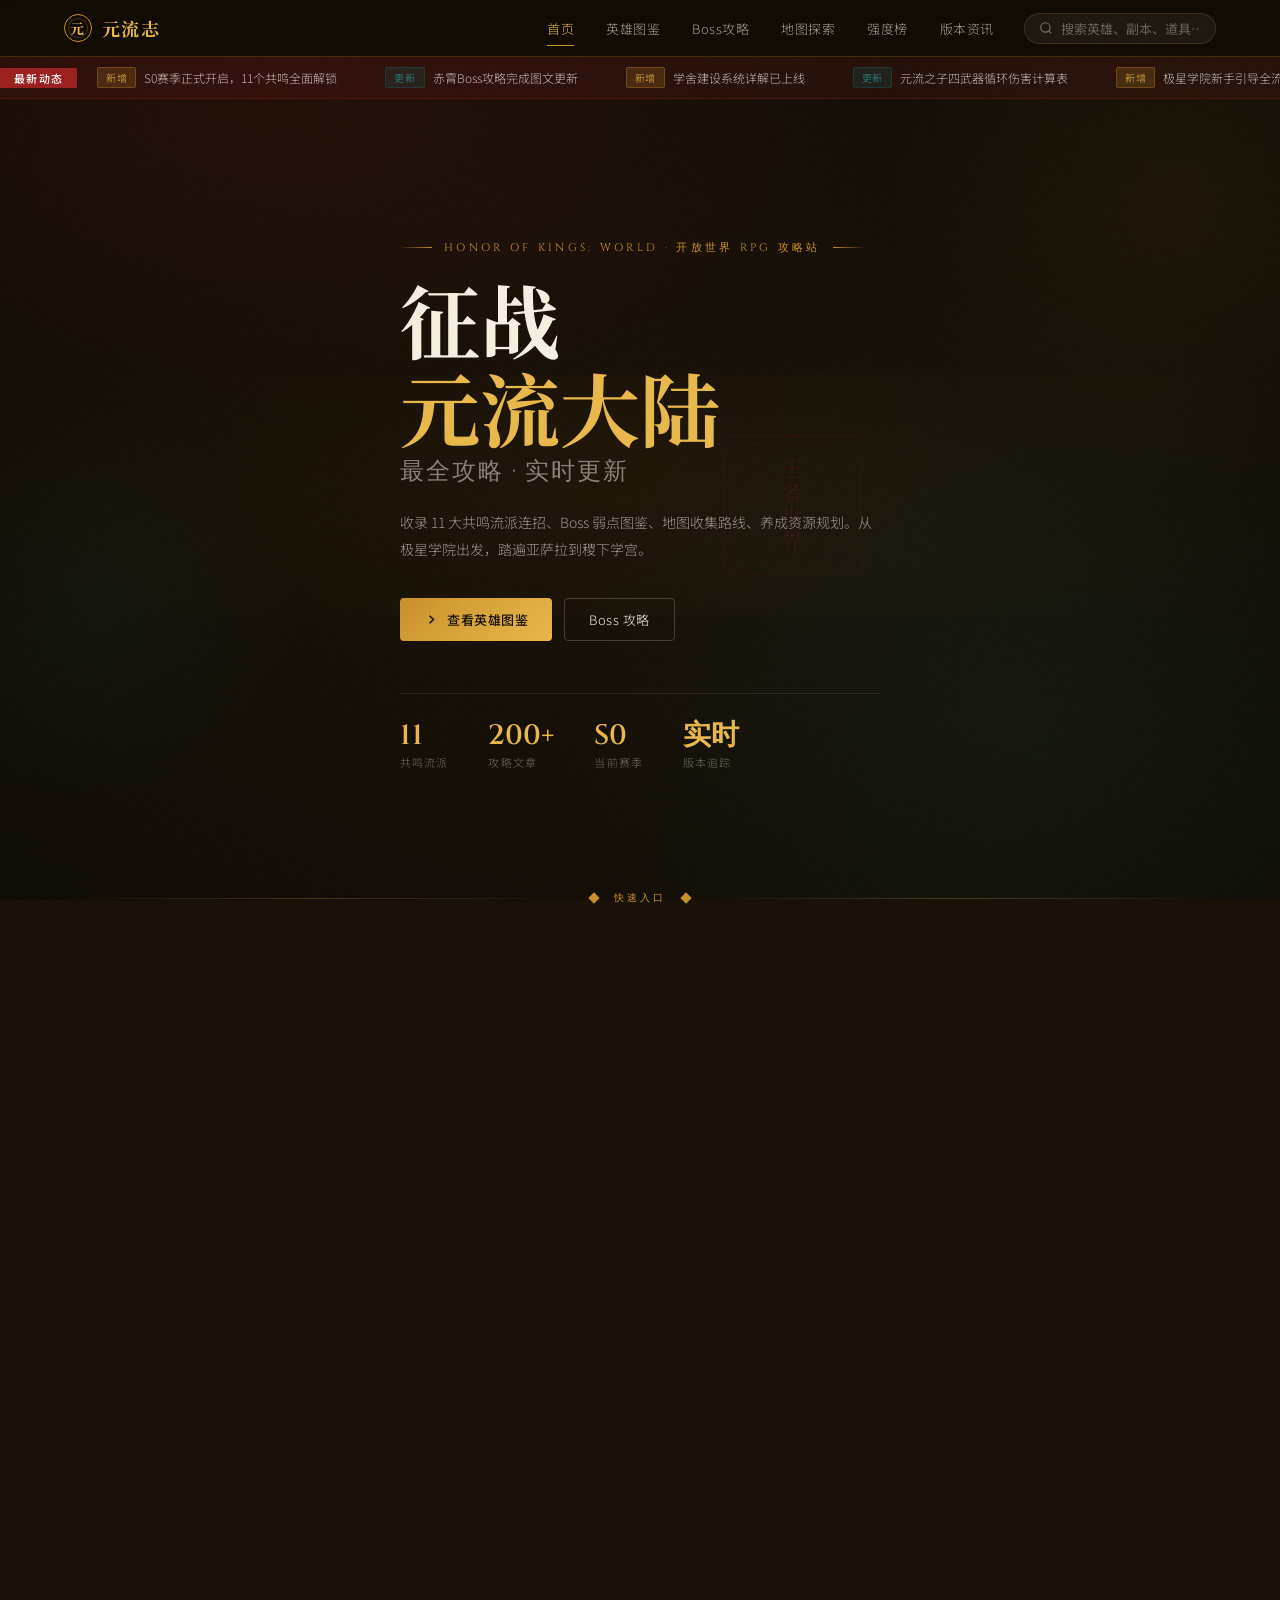
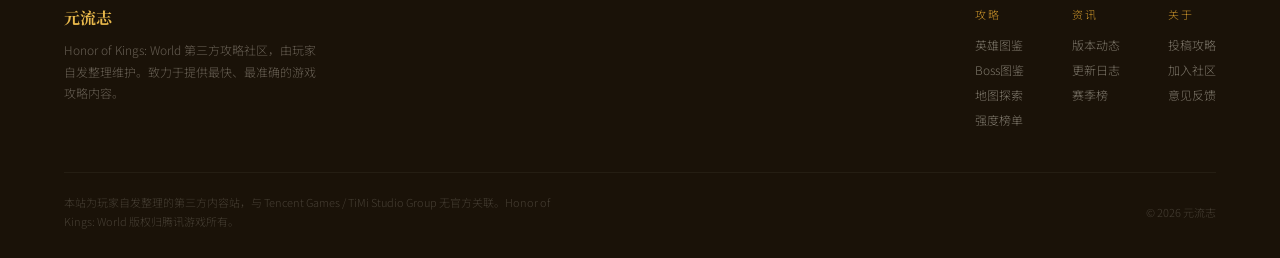
==== commit ad14be4d: "Add files via upload" ====
--- a/index.html
+++ b/index.html
@@ -3,9 +3,8 @@
 <head>
 <meta charset="UTF-8">
 <meta name="viewport" content="width=device-width, initial-scale=1.0">
-<title>元流志 · HoK World Guide · 中英双语攻略站 · No Ads</title>
-<meta name="description" content="Honor of Kings: World fan guide — boss mechanics, tier lists, interactive map, daily checklist & boss timers. Bilingual (中文/EN). Ad-free, no shop links.">
-<meta name="keywords" content="Honor of Kings World guide, HoK World boss, tier list S0, Crimson Beast guide, Azure Beast timer, 元流志, 王者世界攻略">
+<title>元流志 · Honor of Kings: World 攻略站</title>
+<meta name="description" content="Honor of Kings: World 第三方攻略社区，收录共鸣图鉴、Boss攻略、地图探索、养成计算。">
 <link rel="stylesheet" href="shared.css">
 <style>
 /* ── HERO ── */
@@ -230,7 +229,6 @@
       <a href="map.html">地图探索</a>
       <a href="tier.html">强度榜</a>
       <a href="news.html">版本资讯</a>
-      <a href="daily.html">今日清单</a>
     </div>
     <div class="nav-search">
       <svg width="14" height="14" viewBox="0 0 24 24" fill="none" stroke="currentColor" stroke-width="2"><circle cx="11" cy="11" r="8"/><path d="m21 21-4.35-4.35"/></svg>
@@ -246,7 +244,6 @@
   <a href="map.html">地图探索</a>
   <a href="tier.html">强度榜</a>
   <a href="news.html">版本资讯</a>
-  <a href="daily.html">今日清单</a>
 </div>
 
 <div class="ticker-bar">
@@ -271,30 +268,6 @@
   </div>
 </div>
 
-
-<!-- ── Trust + Bilingual Identity Bar ── -->
-<div style="position:relative;z-index:1;background:rgba(10,8,4,0.7);border-bottom:1px solid rgba(245,239,224,0.05);padding:9px 0;">
-  <div style="max-width:1200px;margin:0 auto;padding:0 24px;display:flex;align-items:center;gap:20px;flex-wrap:wrap;">
-    <div style="display:flex;align-items:center;gap:8px;font-size:11px;color:rgba(245,239,224,0.45);">
-      <span style="color:#4caf7d;font-size:13px;">✓</span>
-      <span><strong style="color:rgba(245,239,224,0.7);">无广告 · Ad-Free</strong> — 本站不展示任何广告，不与充值平台合作</span>
-    </div>
-    <div style="width:1px;height:14px;background:rgba(245,239,224,0.1);"></div>
-    <div style="display:flex;align-items:center;gap:8px;font-size:11px;color:rgba(245,239,224,0.45);">
-      <span>🇨🇳🇬🇧</span>
-      <span><strong style="color:rgba(245,239,224,0.7);">中英双语 · Bilingual</strong> — Only bilingual HoKW guide site</span>
-    </div>
-    <div style="width:1px;height:14px;background:rgba(245,239,224,0.1);"></div>
-    <div style="display:flex;align-items:center;gap:8px;font-size:11px;color:rgba(245,239,224,0.45);">
-      <span style="color:#c43030;font-size:13px;">●</span>
-      <span id="homeBossStatus"><strong style="color:rgba(245,239,224,0.7);">碧方兽</strong> 下次刷新：计算中…</span>
-    </div>
-    <a href="daily.html" style="margin-left:auto;font-size:11px;color:var(--gold);text-decoration:none;display:flex;align-items:center;gap:5px;border:1px solid rgba(200,146,42,0.25);padding:4px 12px;border-radius:4px;transition:all 0.2s;" onmouseover="this.style.background='rgba(200,146,42,0.1)'" onmouseout="this.style.background='transparent'">
-      📋 今日清单 · Daily Checklist →
-    </a>
-  </div>
-</div>
-
 <section class="hero">
   <div class="wrap">
     <div class="hero-seal" aria-hidden="true"><span>王者世界</span></div>
@@ -323,7 +296,7 @@
       <a href="map.html" class="quick-card"><div class="quick-icon" style="background:rgba(26,107,107,0.12);">🗺️</div><div class="quick-card-label">互动<br>地图</div></a>
       <a href="tier.html" class="quick-card"><div class="quick-icon" style="background:rgba(100,60,200,0.12);">💎</div><div class="quick-card-label">强度<br>榜单</div></a>
       <a href="map.html#farmroutes" class="quick-card"><div class="quick-icon" style="background:rgba(50,150,80,0.12);">🏡</div><div class="quick-card-label">学舍<br>建设</div></a>
-      <a href="daily.html" class="quick-card"><div class="quick-icon" style="background:rgba(155,33,32,0.12);">⏱️</div><div class="quick-card-label">Boss<br>计时器</div></a>
+      <a href="news.html" class="quick-card"><div class="quick-icon" style="background:rgba(200,100,30,0.12);">📅</div><div class="quick-card-label">版本<br>资讯</div></a>
     </div>
   </div>
 </section>
@@ -422,14 +395,14 @@
         </div>
       </div>
       <div class="tier-panel">
-        <div class="tier-header"><div class="tier-header-title">S0 强度榜（社区评级）</div><div class="tier-header-sub">基于开测首周玩家数据</div></div>
+        <div class="tier-header"><div class="tier-header-title">S0 强度榜（平衡调整后）</div><div class="tier-header-sub">T0/T1/T1.5/T2 四档体系</div></div>
         <div class="tier-body">
-          <a href="heroes.html#yuanliuzhi" class="tier-row" style="text-decoration:none;color:inherit;"><div class="tier-badge tier-s">S</div><div class="tier-name">元流之子</div><span class="tier-up">▲ 强势</span></a>
-          <a href="heroes.html#gongsunli" class="tier-row" style="text-decoration:none;color:inherit;"><div class="tier-badge tier-s">S</div><div class="tier-name">公孙离</div><span class="tier-up">▲ 远程首选</span></a>
-          <a href="heroes.html#lixin" class="tier-row" style="text-decoration:none;color:inherit;"><div class="tier-badge tier-s">S</div><div class="tier-name">李信</div><span class="tier-same">— 稳定</span></a>
-          <a href="heroes.html#zhuangzhou" class="tier-row" style="text-decoration:none;color:inherit;"><div class="tier-badge tier-a">A</div><div class="tier-name">庄周</div><span class="tier-down">▼ 小幅下调</span></a>
-          <a href="heroes.html#zhenji" class="tier-row" style="text-decoration:none;color:inherit;"><div class="tier-badge tier-a">A</div><div class="tier-name">甄姬</div><span class="tier-up">▲ 上升</span></a>
-          <div class="tier-row" style="padding-top:10px;margin-top:4px;border-top:1px solid rgba(245,239,224,0.05);"><a href="tier.html" style="font-size:12px;color:var(--gold);text-decoration:none;margin-left:36px;">查看完整 Tier 榜 →</a></div>
+          <a href="tier.html#jialuo" class="tier-row" style="text-decoration:none;color:inherit;"><div class="tier-badge tier-s">T0</div><div class="tier-name">伽罗</div><span class="tier-up">▲ 版本顶点</span></a>
+          <a href="tier.html#dongfangyao" class="tier-row" style="text-decoration:none;color:inherit;"><div class="tier-badge tier-s">T0</div><div class="tier-name">东方曜</div><span class="tier-up">▲ 强势</span></a>
+          <a href="tier.html#luban" class="tier-row" style="text-decoration:none;color:inherit;"><div class="tier-badge tier-s">T0</div><div class="tier-name">鲁班大师</div><span class="tier-up">▲ 大幅上升</span></a>
+          <a href="tier.html#sunbin" class="tier-row" style="text-decoration:none;color:inherit;"><div class="tier-badge tier-a">T1</div><div class="tier-name">孙膑</div><span class="tier-same">— 稳定</span></a>
+          <a href="tier.html#kai" class="tier-row" style="text-decoration:none;color:inherit;"><div class="tier-badge tier-a">T1</div><div class="tier-name">铠</div><span class="tier-up">▲ 修复提升</span></a>
+          <div class="tier-row" style="padding-top:10px;margin-top:4px;border-top:1px solid rgba(245,239,224,0.05);"><a href="tier.html" style="font-size:12px;color:var(--gold);text-decoration:none;margin-left:36px;">查看完整 11 人 Tier 榜 →</a></div>
         </div>
       </div>
     </div>
@@ -446,30 +419,9 @@
         <div class="footer-col"><div class="footer-col-title">关于</div><a href="#">投稿攻略</a><a href="#">加入社区</a><a href="#">意见反馈</a></div>
       </div>
     </div>
-    <div class="footer-bottom"><div class="footer-disclaimer">本站为玩家自发整理的第三方内容站，与 Tencent Games / TiMi Studio Group 无官方关联。无广告 · 无充值合作 · 中英双语 · Ad-free · No affiliate links · Bilingual ZH/EN</div><div>© 2026 元流志</div></div>
+    <div class="footer-bottom"><div class="footer-disclaimer">本站为玩家自发整理的第三方内容站，与 Tencent Games / TiMi Studio Group 无官方关联。Honor of Kings: World 版权归腾讯游戏所有。</div><div>© 2026 元流志</div></div>
   </div>
 </footer>
 <script src="shared.js"></script>
-
-<script>
-// ── Homepage boss status updater ──
-function updateHomeBossStatus() {
-  const EPOCH_6H = 1700000000;
-  const now = Math.floor(Date.now() / 1000);
-  const elapsed = (now - EPOCH_6H) % (6 * 3600);
-  const wb = 6 * 3600 - elapsed;
-  const h = Math.floor(wb / 3600);
-  const m = Math.floor((wb % 3600) / 60);
-  const el = document.getElementById('homeBossStatus');
-  if (!el) return;
-  const urgent = wb < 600;
-  const txt = urgent
-    ? `<strong style="color:#e07070;">碧方兽 ⚠ 即将刷新！</strong>`
-    : `<strong style="color:rgba(245,239,224,0.7);">碧方兽</strong> <span style="color:${urgent?'#e07070':'var(--gold-light)'};">下次刷新 ${h}h ${m}m</span>`;
-  el.innerHTML = txt;
-}
-setInterval(updateHomeBossStatus, 10000);
-updateHomeBossStatus();
-</script>
 </body>
 </html>
